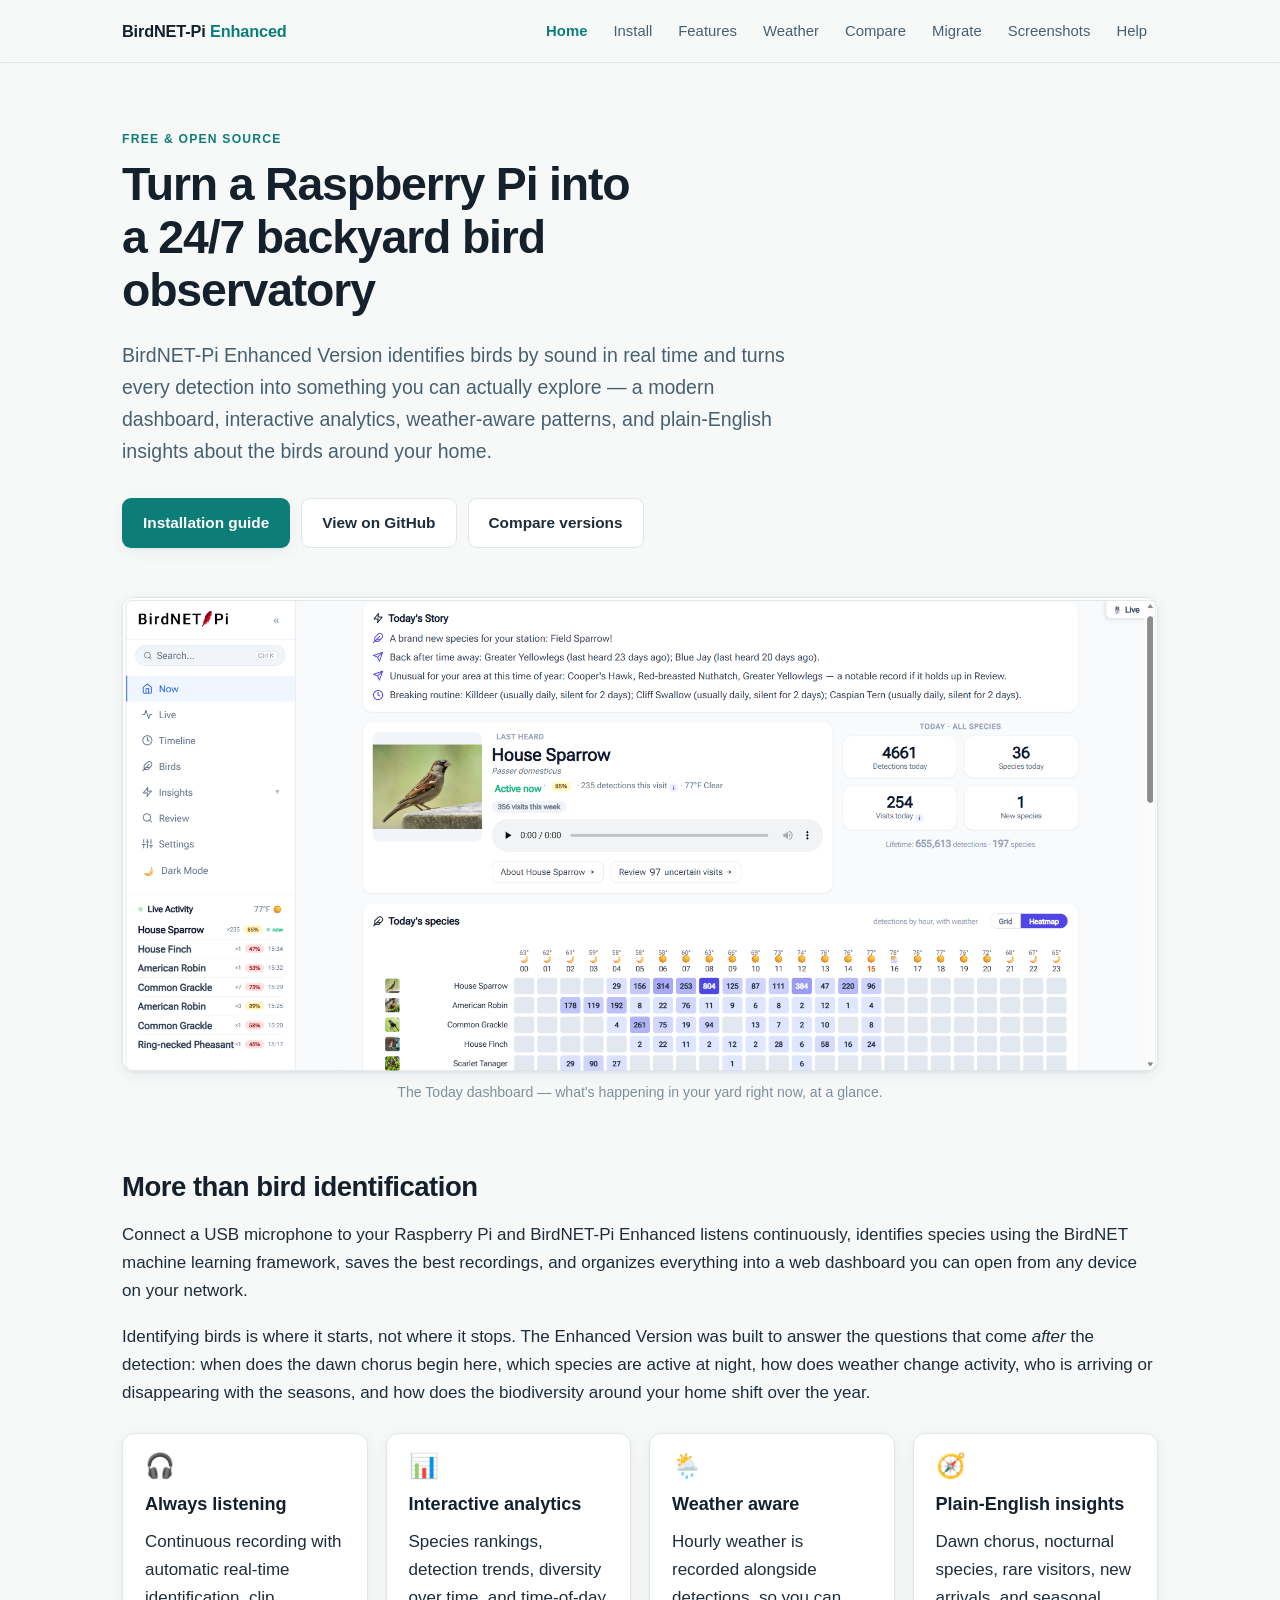
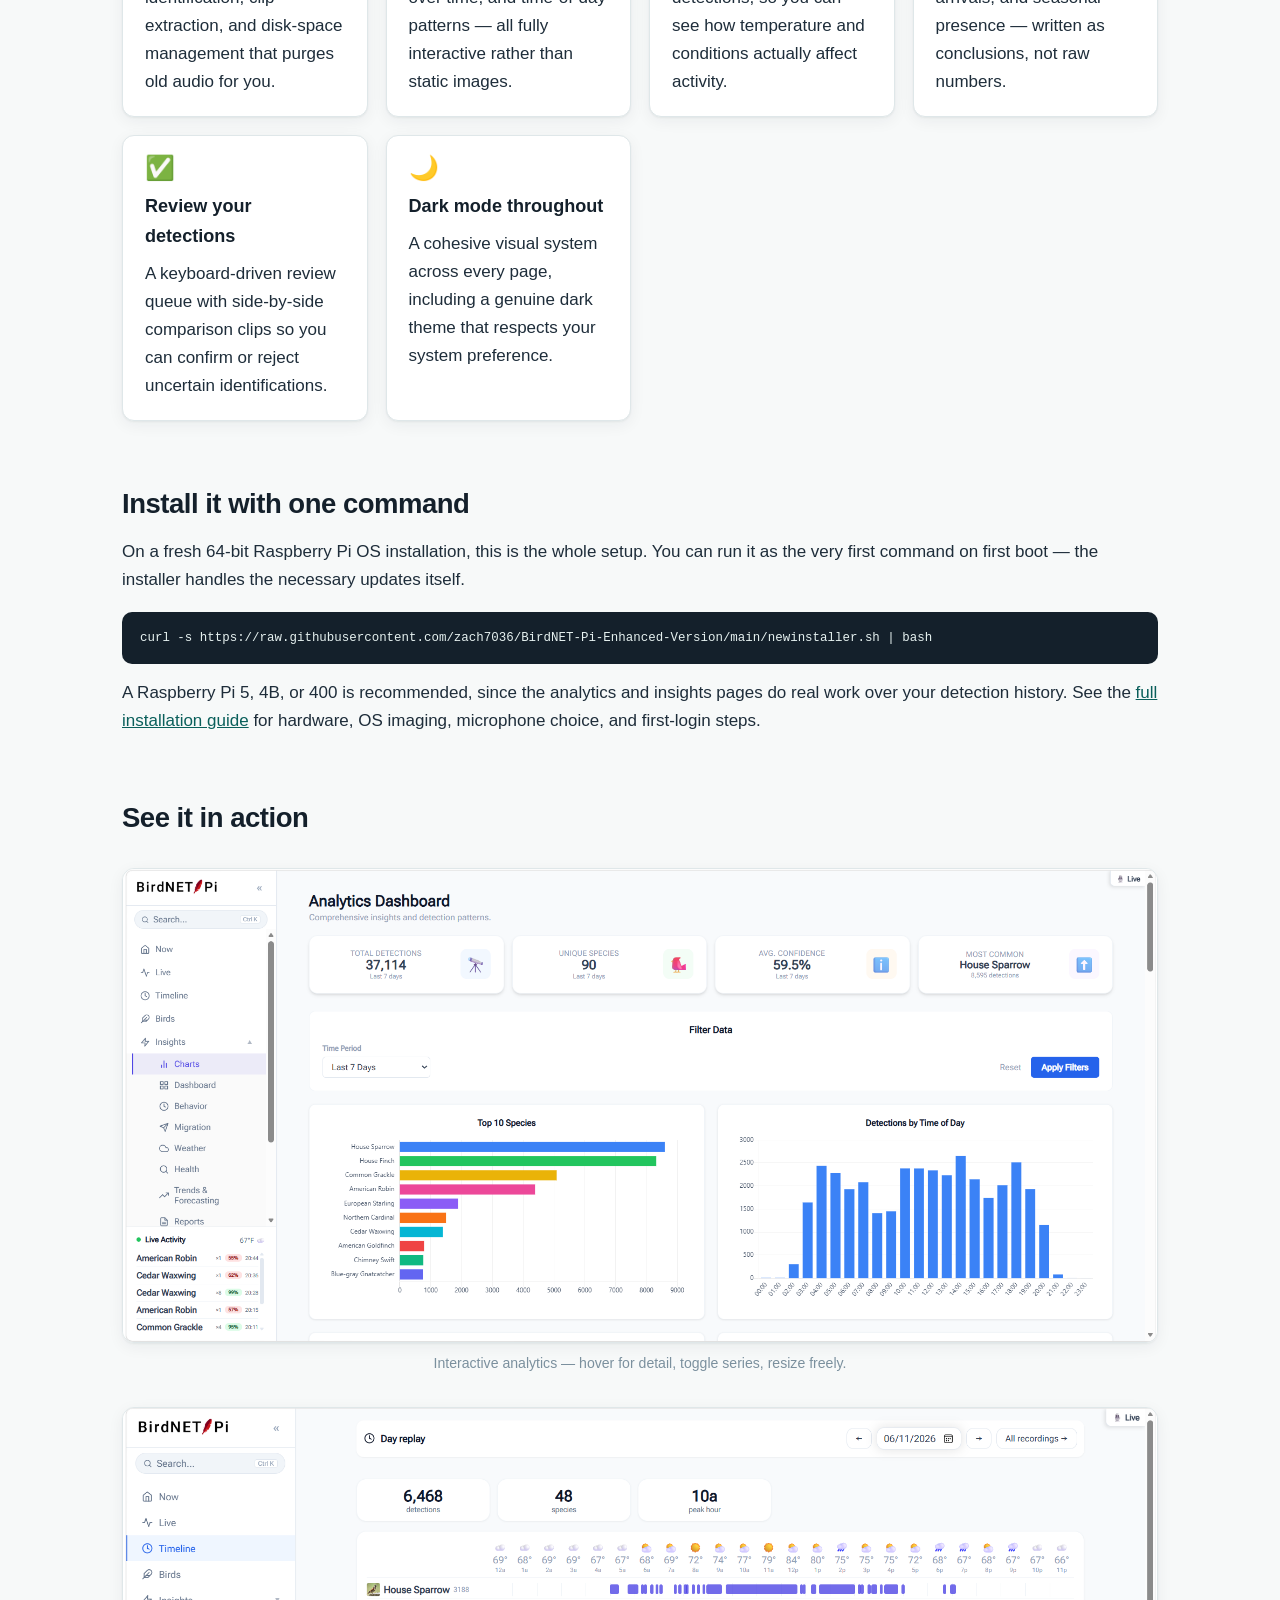
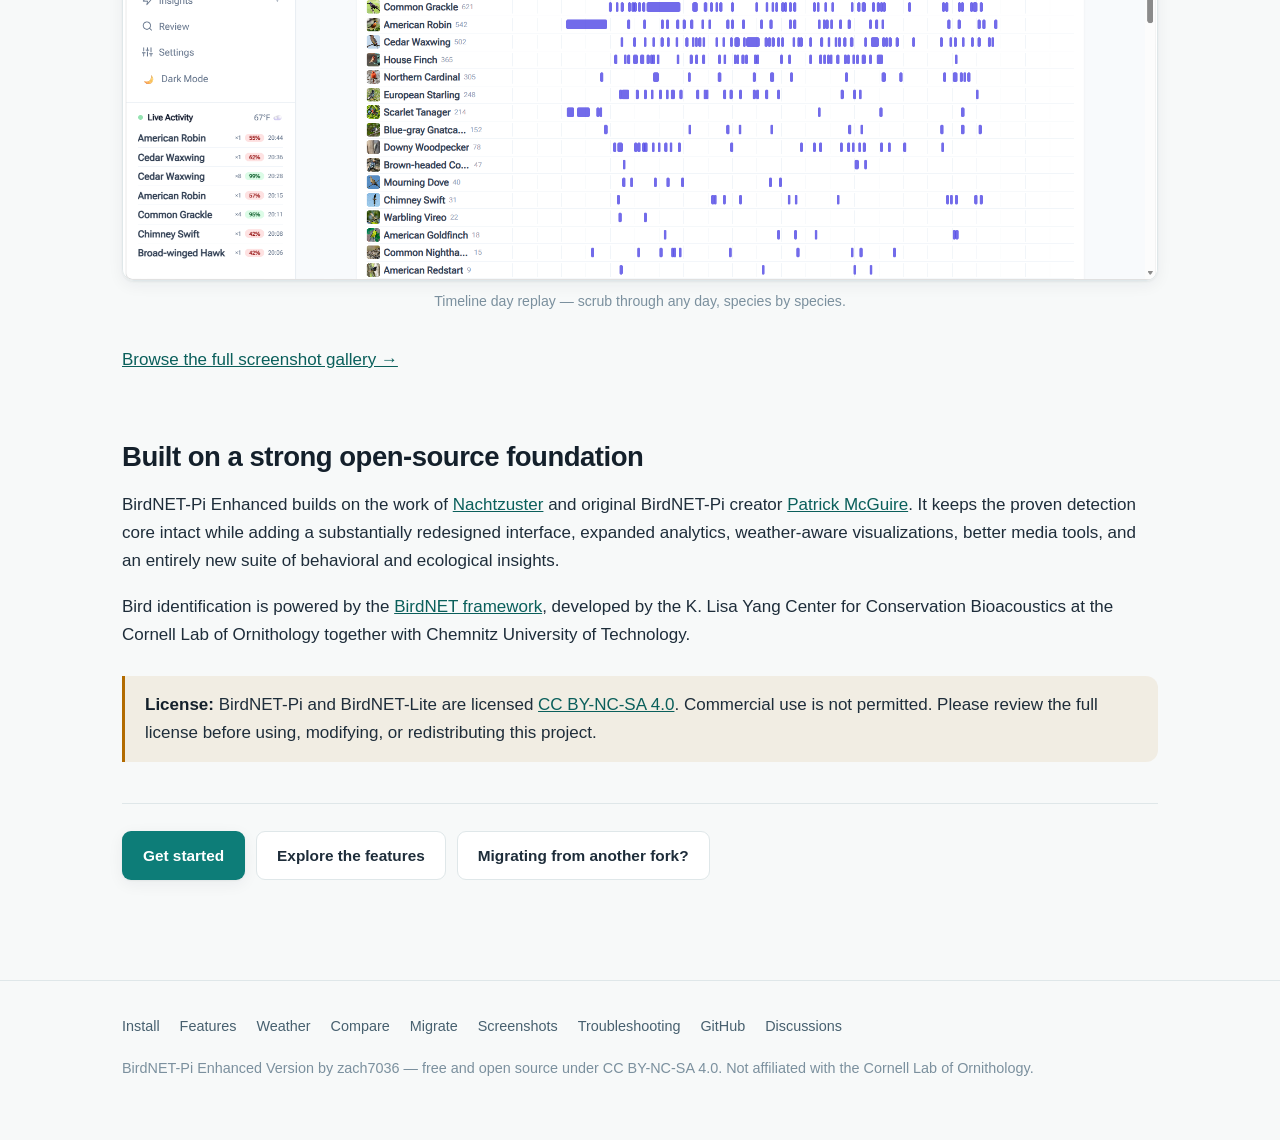
==== index.html @ ce1d38c7 "Site for BirdNET-Pi Enhanced Version Eight static pages targeting the long-tail queries the project " ====
<!DOCTYPE html>
<html lang="en">
<head>
<meta charset="utf-8">
<meta name="viewport" content="width=device-width, initial-scale=1">
<title>BirdNET-Pi Enhanced Version — Modern Bird Sound Identification for Raspberry Pi</title>
<meta name="description" content="BirdNET-Pi Enhanced by zach7036 is a modern, actively maintained Raspberry Pi bird monitoring platform: real-time birdsong identification, a redesigned dashboard, interactive analytics, live spectrogram, weather integration, and plain-English behavioral insights.">
<link rel="canonical" href="https://zach7036.github.io/">
<meta name="author" content="zach7036">
<meta property="og:type" content="website">
<meta property="og:site_name" content="BirdNET-Pi Enhanced Version">
<meta property="og:title" content="BirdNET-Pi Enhanced Version — Modern Bird Sound Identification for Raspberry Pi">
<meta property="og:description" content="Turn a Raspberry Pi into a 24/7 backyard bird observatory. Real-time birdsong ID, a modern dashboard, analytics, weather integration, and behavioral insights.">
<meta property="og:url" content="https://zach7036.github.io/">
<meta property="og:image" content="https://zach7036.github.io/assets/img/birdnet-pi-enhanced-dashboard.png">
<meta name="twitter:card" content="summary_large_image">
<meta name="twitter:title" content="BirdNET-Pi Enhanced Version — Modern Bird Sound Identification for Raspberry Pi">
<meta name="twitter:description" content="Turn a Raspberry Pi into a 24/7 backyard bird observatory. Real-time birdsong ID, a modern dashboard, analytics, weather integration, and behavioral insights.">
<meta name="twitter:image" content="https://zach7036.github.io/assets/img/birdnet-pi-enhanced-dashboard.png">
<link rel="stylesheet" href="assets/style.css">
<script type="application/ld+json">
{
  "@context": "https://schema.org",
  "@type": "SoftwareApplication",
  "name": "BirdNET-Pi Enhanced Version",
  "alternateName": "BirdNET-Pi Enhanced",
  "applicationCategory": "MultimediaApplication",
  "applicationSubCategory": "Acoustic bird monitoring",
  "operatingSystem": "Raspberry Pi OS (64-bit), Debian",
  "url": "https://zach7036.github.io/",
  "downloadUrl": "https://github.com/zach7036/BirdNET-Pi-Enhanced-Version",
  "codeRepository": "https://github.com/zach7036/BirdNET-Pi-Enhanced-Version",
  "license": "https://creativecommons.org/licenses/by-nc-sa/4.0/",
  "author": { "@type": "Person", "name": "zach7036" },
  "offers": { "@type": "Offer", "price": "0", "priceCurrency": "USD" },
  "description": "A modern, actively maintained version of BirdNET-Pi for the Raspberry Pi, adding a redesigned interface, interactive analytics, weather integration, eBird export tools, a detection review queue, and plain-English behavioral insights.",
  "featureList": [
    "Real-time birdsong identification with BirdNET",
    "Modern responsive dashboard",
    "Interactive analytics and charts",
    "Live audio stream and spectrogram",
    "Weather-aware activity analysis",
    "Behavioral insights and seasonality reports",
    "Detection review queue",
    "eBird checklist export",
    "BirdWeather integration",
    "Dark mode"
  ]
}
</script>
</head>
<body>
<a class="skip-link" href="#main">Skip to content</a>
<header class="site-header">
  <div class="wrap">
    <a class="brand" href="/">BirdNET-Pi <span>Enhanced</span></a>
    <nav class="site-nav" aria-label="Main">
      <a href="index.html" aria-current="page">Home</a>
      <a href="install.html">Install</a>
      <a href="features.html">Features</a>
      <a href="weather.html">Weather</a>
      <a href="compare.html">Compare</a>
      <a href="migrate.html">Migrate</a>
      <a href="screenshots.html">Screenshots</a>
      <a href="troubleshooting.html">Help</a>
    </nav>
  </div>
</header>

<main id="main">
<div class="wrap">

  <section class="hero">
    <p class="kicker">Free &amp; open source</p>
    <h1>Turn a Raspberry Pi into a 24/7 backyard bird observatory</h1>
    <p class="lead">
      BirdNET-Pi Enhanced Version identifies birds by sound in real time and turns every
      detection into something you can actually explore — a modern dashboard, interactive
      analytics, weather-aware patterns, and plain-English insights about the birds around
      your home.
    </p>
    <div class="cta-row">
      <a class="btn btn-primary" href="install.html">Installation guide</a>
      <a class="btn btn-ghost" href="https://github.com/zach7036/BirdNET-Pi-Enhanced-Version">View on GitHub</a>
      <a class="btn btn-ghost" href="compare.html">Compare versions</a>
    </div>
  </section>

  <figure>
    <img src="assets/img/birdnet-pi-enhanced-dashboard.png"
         alt="BirdNET-Pi Enhanced Version dashboard showing Today's Story, the last heard bird with a photo, detection totals, and an hourly species heatmap"
         width="1600" height="900" loading="eager">
    <figcaption>The Today dashboard — what's happening in your yard right now, at a glance.</figcaption>
  </figure>

  <h2>More than bird identification</h2>
  <p>
    Connect a USB microphone to your Raspberry Pi and BirdNET-Pi Enhanced listens continuously,
    identifies species using the BirdNET machine learning framework, saves the best recordings,
    and organizes everything into a web dashboard you can open from any device on your network.
  </p>
  <p>
    Identifying birds is where it starts, not where it stops. The Enhanced Version was built to
    answer the questions that come <em>after</em> the detection: when does the dawn chorus begin
    here, which species are active at night, how does weather change activity, who is arriving
    or disappearing with the seasons, and how does the biodiversity around your home shift over
    the year.
  </p>

  <div class="grid grid-3">
    <div class="card">
      <span class="card-icon" aria-hidden="true">🎧</span>
      <h3>Always listening</h3>
      <p>Continuous recording with automatic real-time identification, clip extraction, and disk-space management that purges old audio for you.</p>
    </div>
    <div class="card">
      <span class="card-icon" aria-hidden="true">📊</span>
      <h3>Interactive analytics</h3>
      <p>Species rankings, detection trends, diversity over time, and time-of-day patterns — all fully interactive rather than static images.</p>
    </div>
    <div class="card">
      <span class="card-icon" aria-hidden="true">🌦️</span>
      <h3>Weather aware</h3>
      <p>Hourly weather is recorded alongside detections, so you can see how temperature and conditions actually affect activity.</p>
    </div>
    <div class="card">
      <span class="card-icon" aria-hidden="true">🧭</span>
      <h3>Plain-English insights</h3>
      <p>Dawn chorus, nocturnal species, rare visitors, new arrivals, and seasonal presence — written as conclusions, not raw numbers.</p>
    </div>
    <div class="card">
      <span class="card-icon" aria-hidden="true">✅</span>
      <h3>Review your detections</h3>
      <p>A keyboard-driven review queue with side-by-side comparison clips so you can confirm or reject uncertain identifications.</p>
    </div>
    <div class="card">
      <span class="card-icon" aria-hidden="true">🌙</span>
      <h3>Dark mode throughout</h3>
      <p>A cohesive visual system across every page, including a genuine dark theme that respects your system preference.</p>
    </div>
  </div>

  <h2>Install it with one command</h2>
  <p>
    On a fresh 64-bit Raspberry Pi OS installation, this is the whole setup. You can run it as
    the very first command on first boot — the installer handles the necessary updates itself.
  </p>
  <pre><code>curl -s https://raw.githubusercontent.com/zach7036/BirdNET-Pi-Enhanced-Version/main/newinstaller.sh | bash</code></pre>
  <p>
    A Raspberry Pi 5, 4B, or 400 is recommended, since the analytics and insights pages do real
    work over your detection history. See the
    <a href="install.html">full installation guide</a> for hardware, OS imaging, microphone
    choice, and first-login steps.
  </p>

  <h2>See it in action</h2>

  <figure>
    <img src="assets/img/birdnet-pi-analytics-dashboard.png"
         alt="BirdNET-Pi Enhanced analytics dashboard with interactive charts for top species, detections by time of day, and detection trends"
         width="1600" height="900" loading="lazy">
    <figcaption>Interactive analytics — hover for detail, toggle series, resize freely.</figcaption>
  </figure>

  <figure>
    <img src="assets/img/birdnet-pi-timeline-day-replay.png"
         alt="BirdNET-Pi Enhanced timeline day replay showing species lanes with visit blocks across 24 hours and a weather strip"
         width="1600" height="900" loading="lazy">
    <figcaption>Timeline day replay — scrub through any day, species by species.</figcaption>
  </figure>

  <p><a href="screenshots.html">Browse the full screenshot gallery →</a></p>

  <h2>Built on a strong open-source foundation</h2>
  <p>
    BirdNET-Pi Enhanced builds on the work of
    <a href="https://github.com/Nachtzuster/BirdNET-Pi">Nachtzuster</a> and original BirdNET-Pi
    creator <a href="https://github.com/mcguirepr89/BirdNET-Pi">Patrick McGuire</a>. It keeps the
    proven detection core intact while adding a substantially redesigned interface, expanded
    analytics, weather-aware visualizations, better media tools, and an entirely new suite of
    behavioral and ecological insights.
  </p>
  <p>
    Bird identification is powered by the
    <a href="https://github.com/kahst/BirdNET-Analyzer">BirdNET framework</a>, developed by the
    K. Lisa Yang Center for Conservation Bioacoustics at the Cornell Lab of Ornithology together
    with Chemnitz University of Technology.
  </p>

  <div class="note warn">
    <p>
      <strong>License:</strong> BirdNET-Pi and BirdNET-Lite are licensed
      <a href="https://creativecommons.org/licenses/by-nc-sa/4.0/">CC BY-NC-SA 4.0</a>.
      Commercial use is not permitted. Please review the full license before using, modifying,
      or redistributing this project.
    </p>
  </div>

  <div class="next-steps">
    <a class="btn btn-primary" href="install.html">Get started</a>
    <a class="btn btn-ghost" href="features.html">Explore the features</a>
    <a class="btn btn-ghost" href="migrate.html">Migrating from another fork?</a>
  </div>

</div>
</main>

<footer class="site-footer">
  <div class="wrap">
    <div class="footer-links">
      <a href="install.html">Install</a>
      <a href="features.html">Features</a>
      <a href="weather.html">Weather</a>
      <a href="compare.html">Compare</a>
      <a href="migrate.html">Migrate</a>
      <a href="screenshots.html">Screenshots</a>
      <a href="troubleshooting.html">Troubleshooting</a>
      <a href="https://github.com/zach7036/BirdNET-Pi-Enhanced-Version">GitHub</a>
      <a href="https://github.com/zach7036/BirdNET-Pi-Enhanced-Version/discussions">Discussions</a>
    </div>
    <p>
      BirdNET-Pi Enhanced Version by zach7036 — free and open source under CC BY-NC-SA 4.0.
      Not affiliated with the Cornell Lab of Ornithology.
    </p>
  </div>
</footer>
</body>
</html>
---- assets/style.css ----
/* BirdNET-Pi Enhanced — site styles
   Palette echoes the app itself: teal accent, slate text, off-white ground. */

:root {
  --teal: #0d7d78;
  --teal-bright: #14a09a;
  --teal-dark: #0a5f5b;
  --slate-900: #14202b;
  --slate-800: #1e2d3a;
  --slate-600: #47606f;
  --slate-400: #7b909e;
  --ground: #f7f9f9;
  --card: #ffffff;
  --line: #dfe7e9;
  --code-bg: #14202b;
  --code-fg: #e6f1f0;
  --amber: #b26b00;
  --radius: 12px;
  --shadow: 0 1px 2px rgba(20, 32, 43, .05), 0 4px 16px rgba(20, 32, 43, .06);
  --wrap: 1080px;
}

@media (prefers-color-scheme: dark) {
  :root {
    --teal: #3fb8b1;
    --teal-bright: #55d0c8;
    --teal-dark: #2a9a94;
    --slate-900: #e8eef1;
    --slate-800: #d2dde3;
    --slate-600: #9fb2bd;
    --slate-400: #6f8794;
    --ground: #0f171e;
    --card: #17222c;
    --line: #26343f;
    --code-bg: #0a1117;
    --code-fg: #d7e6e4;
    --amber: #e2a33c;
    --shadow: 0 1px 2px rgba(0, 0, 0, .3), 0 4px 16px rgba(0, 0, 0, .25);
  }
}

* { box-sizing: border-box; }

html { scroll-behavior: smooth; }

body {
  margin: 0;
  font-family: -apple-system, BlinkMacSystemFont, "Segoe UI", Roboto, "Helvetica Neue", Arial, sans-serif;
  font-size: 17px;
  line-height: 1.65;
  color: var(--slate-800);
  background: var(--ground);
  -webkit-font-smoothing: antialiased;
}

.wrap { max-width: var(--wrap); margin: 0 auto; padding: 0 22px; }

/* ---------- header / nav ---------- */

.site-header {
  position: sticky;
  top: 0;
  z-index: 50;
  background: color-mix(in srgb, var(--ground) 88%, transparent);
  backdrop-filter: saturate(1.6) blur(10px);
  border-bottom: 1px solid var(--line);
}

.site-header .wrap {
  display: flex;
  align-items: center;
  gap: 20px;
  min-height: 62px;
  flex-wrap: wrap;
}

.brand {
  font-weight: 700;
  font-size: 1.02rem;
  color: var(--slate-900);
  text-decoration: none;
  letter-spacing: -.01em;
  white-space: nowrap;
}
.brand span { color: var(--teal); }

.site-nav { display: flex; gap: 4px; flex-wrap: wrap; margin-left: auto; }
.site-nav a {
  color: var(--slate-600);
  text-decoration: none;
  font-size: .93rem;
  padding: 6px 11px;
  border-radius: 8px;
  white-space: nowrap;
}
.site-nav a:hover { color: var(--teal); background: color-mix(in srgb, var(--teal) 9%, transparent); }
.site-nav a[aria-current="page"] { color: var(--teal); font-weight: 600; }

/* ---------- typography ---------- */

h1 {
  font-size: clamp(2rem, 4.6vw, 2.9rem);
  line-height: 1.15;
  letter-spacing: -.025em;
  color: var(--slate-900);
  margin: 0 0 .45em;
}

h2 {
  font-size: clamp(1.35rem, 2.6vw, 1.72rem);
  line-height: 1.25;
  letter-spacing: -.018em;
  color: var(--slate-900);
  margin: 2.4em 0 .6em;
}

h3 {
  font-size: 1.13rem;
  color: var(--slate-900);
  margin: 1.9em 0 .45em;
}

p { margin: 0 0 1.05em; }

a { color: var(--teal-dark); }
@media (prefers-color-scheme: dark) { a { color: var(--teal-bright); } }

.lead {
  font-size: clamp(1.06rem, 2vw, 1.22rem);
  color: var(--slate-600);
  max-width: 62ch;
  margin-bottom: 1.6em;
}

.kicker {
  text-transform: uppercase;
  letter-spacing: .1em;
  font-size: .76rem;
  font-weight: 700;
  color: var(--teal);
  margin: 0 0 .7em;
}

main { padding: 46px 0 40px; }

/* ---------- hero ---------- */

.hero { padding: 20px 0 8px; }
.hero h1 { max-width: 20ch; }

.cta-row { display: flex; flex-wrap: wrap; gap: 11px; margin: 1.7em 0 .5em; }

.btn {
  display: inline-block;
  padding: 11px 20px;
  border-radius: 9px;
  font-weight: 600;
  font-size: .96rem;
  text-decoration: none;
  border: 1px solid transparent;
  transition: transform .12s ease, box-shadow .12s ease;
}
.btn:hover { transform: translateY(-1px); }
.btn-primary { background: var(--teal); color: #fff; box-shadow: var(--shadow); }
.btn-primary:hover { background: var(--teal-dark); }
@media (prefers-color-scheme: dark) { .btn-primary { color: #06221f; } }
.btn-ghost { border-color: var(--line); color: var(--slate-800); background: var(--card); }
.btn-ghost:hover { border-color: var(--teal); color: var(--teal); }

/* ---------- cards & grids ---------- */

.grid { display: grid; gap: 18px; margin: 1.5em 0; }
.grid-2 { grid-template-columns: repeat(auto-fit, minmax(280px, 1fr)); }
.grid-3 { grid-template-columns: repeat(auto-fit, minmax(232px, 1fr)); }

.card {
  background: var(--card);
  border: 1px solid var(--line);
  border-radius: var(--radius);
  padding: 20px 22px;
  box-shadow: var(--shadow);
}
.card h3 { margin-top: 0; }
.card p:last-child { margin-bottom: 0; }
.card-icon { font-size: 1.5rem; line-height: 1; display: block; margin-bottom: .5em; }

/* ---------- callouts ---------- */

.note {
  border-left: 3px solid var(--teal);
  background: color-mix(in srgb, var(--teal) 7%, transparent);
  border-radius: 0 var(--radius) var(--radius) 0;
  padding: 15px 20px;
  margin: 1.6em 0;
}
.note.warn { border-left-color: var(--amber); background: color-mix(in srgb, var(--amber) 9%, transparent); }
.note p:last-child { margin-bottom: 0; }
.note strong { color: var(--slate-900); }

/* ---------- code ---------- */

pre {
  background: var(--code-bg);
  color: var(--code-fg);
  padding: 15px 18px;
  border-radius: 10px;
  overflow-x: auto;
  font-size: .875rem;
  line-height: 1.55;
  margin: 1.1em 0;
}
code {
  font-family: ui-monospace, SFMono-Regular, "SF Mono", Menlo, Consolas, monospace;
  font-size: .89em;
}
p code, li code, td code {
  background: color-mix(in srgb, var(--teal) 11%, transparent);
  color: var(--teal-dark);
  padding: .12em .4em;
  border-radius: 5px;
}
@media (prefers-color-scheme: dark) { p code, li code, td code { color: var(--teal-bright); } }
pre code { background: none; color: inherit; padding: 0; }

/* ---------- images ---------- */

figure { margin: 1.9em 0; }
figure img, .shot img {
  width: 100%;
  height: auto;
  display: block;
  border-radius: var(--radius);
  border: 1px solid var(--line);
  box-shadow: var(--shadow);
}
figcaption {
  font-size: .88rem;
  color: var(--slate-400);
  margin-top: .65em;
  text-align: center;
}

/* ---------- tables ---------- */

.table-scroll { overflow-x: auto; margin: 1.5em 0; -webkit-overflow-scrolling: touch; }
table { border-collapse: collapse; width: 100%; min-width: 520px; font-size: .95rem; }
th, td { text-align: left; padding: 11px 14px; border-bottom: 1px solid var(--line); vertical-align: top; }
th { color: var(--slate-900); font-weight: 650; background: color-mix(in srgb, var(--teal) 6%, transparent); }
td.yes { color: var(--teal); font-weight: 600; }
td.no { color: var(--slate-400); }

/* ---------- lists ---------- */

ul, ol { padding-left: 1.3em; margin: 0 0 1.1em; }
li { margin-bottom: .42em; }
ul.plain { list-style: none; padding-left: 0; }
ul.plain li { padding-left: 1.6em; position: relative; }
ul.plain li::before {
  content: "\2713";
  position: absolute;
  left: 0;
  color: var(--teal);
  font-weight: 700;
}

/* ---------- FAQ ---------- */

details {
  background: var(--card);
  border: 1px solid var(--line);
  border-radius: var(--radius);
  padding: 14px 20px;
  margin-bottom: 11px;
  box-shadow: var(--shadow);
}
summary {
  cursor: pointer;
  font-weight: 600;
  color: var(--slate-900);
  list-style: none;
  padding-right: 22px;
  position: relative;
}
summary::-webkit-details-marker { display: none; }
summary::after {
  content: "+";
  position: absolute;
  right: 0;
  top: -2px;
  color: var(--teal);
  font-size: 1.3rem;
  line-height: 1;
}
details[open] summary::after { content: "\2013"; }
details[open] summary { margin-bottom: .7em; }
details > *:last-child { margin-bottom: 0; }

/* ---------- footer ---------- */

.site-footer {
  border-top: 1px solid var(--line);
  margin-top: 60px;
  padding: 34px 0 44px;
  color: var(--slate-400);
  font-size: .9rem;
}
.site-footer a { color: var(--slate-600); text-decoration: none; }
.site-footer a:hover { color: var(--teal); text-decoration: underline; }
.footer-links { display: flex; flex-wrap: wrap; gap: 8px 20px; margin-bottom: 18px; }

/* ---------- misc ---------- */

.next-steps {
  display: flex;
  flex-wrap: wrap;
  gap: 11px;
  margin-top: 2.4em;
  padding-top: 1.6em;
  border-top: 1px solid var(--line);
}

.skip-link {
  position: absolute;
  left: -9999px;
  background: var(--teal);
  color: #fff;
  padding: 10px 16px;
  border-radius: 0 0 8px 0;
  z-index: 100;
}
.skip-link:focus { left: 0; top: 0; }

:focus-visible { outline: 2px solid var(--teal); outline-offset: 2px; border-radius: 4px; }

@media (prefers-reduced-motion: reduce) {
  html { scroll-behavior: auto; }
  * { transition: none !important; }
  .btn:hover { transform: none; }
}

@media (max-width: 620px) {
  body { font-size: 16px; }
  .site-header .wrap { min-height: 56px; }
  .site-nav { width: 100%; margin-left: 0; padding-bottom: 8px; }
  .btn { width: 100%; text-align: center; }
}
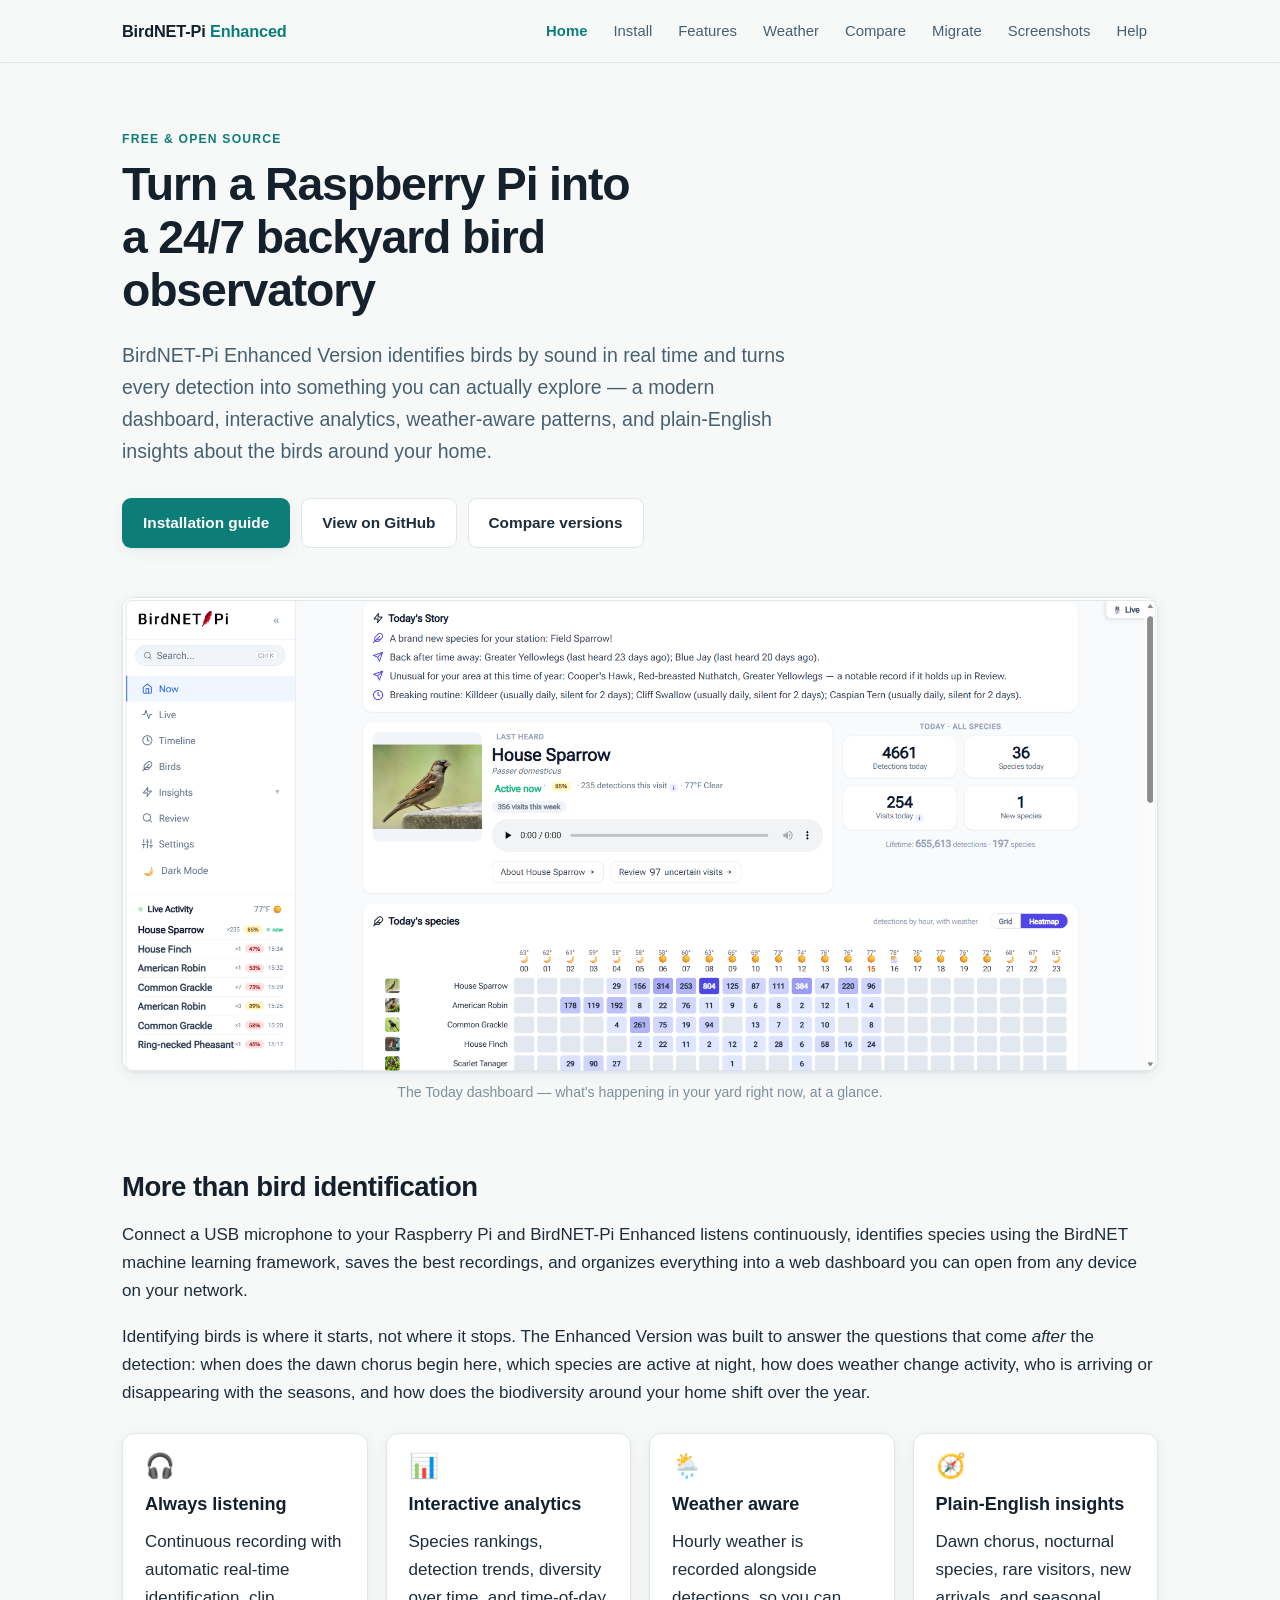
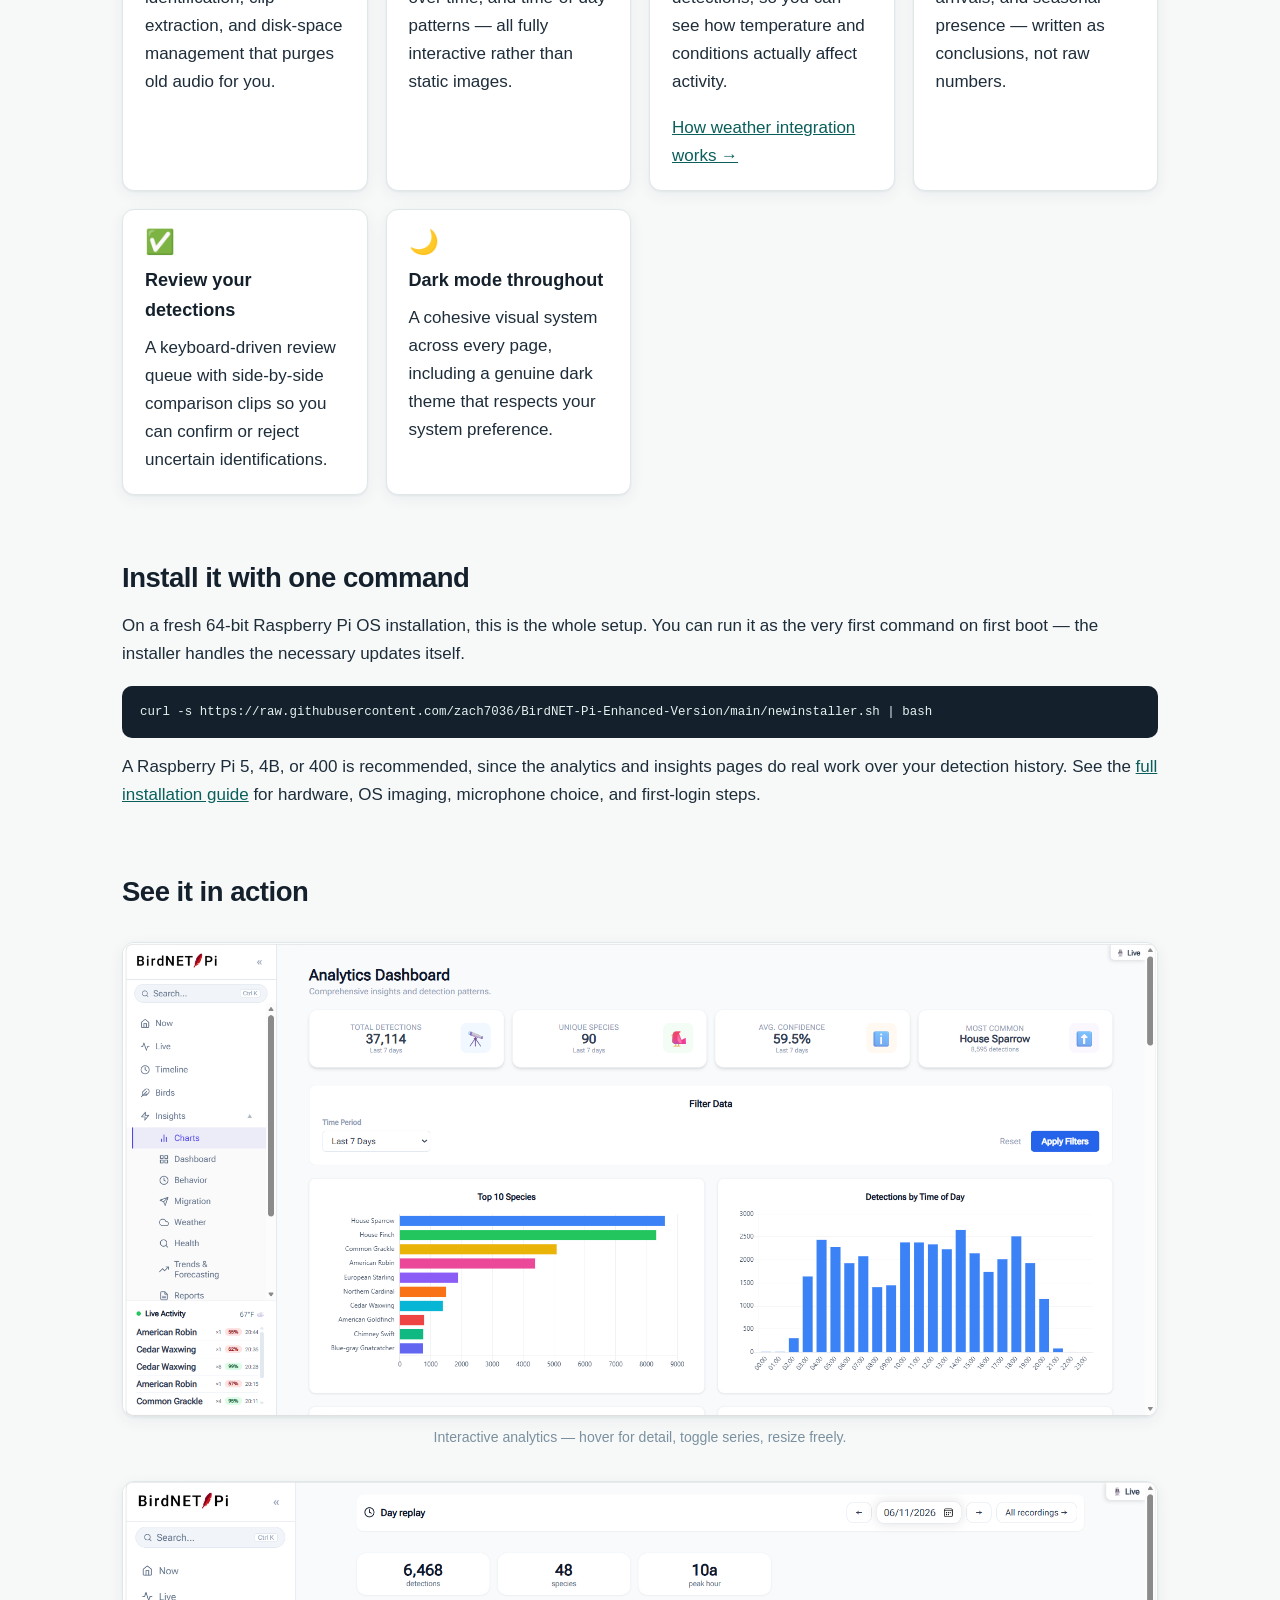
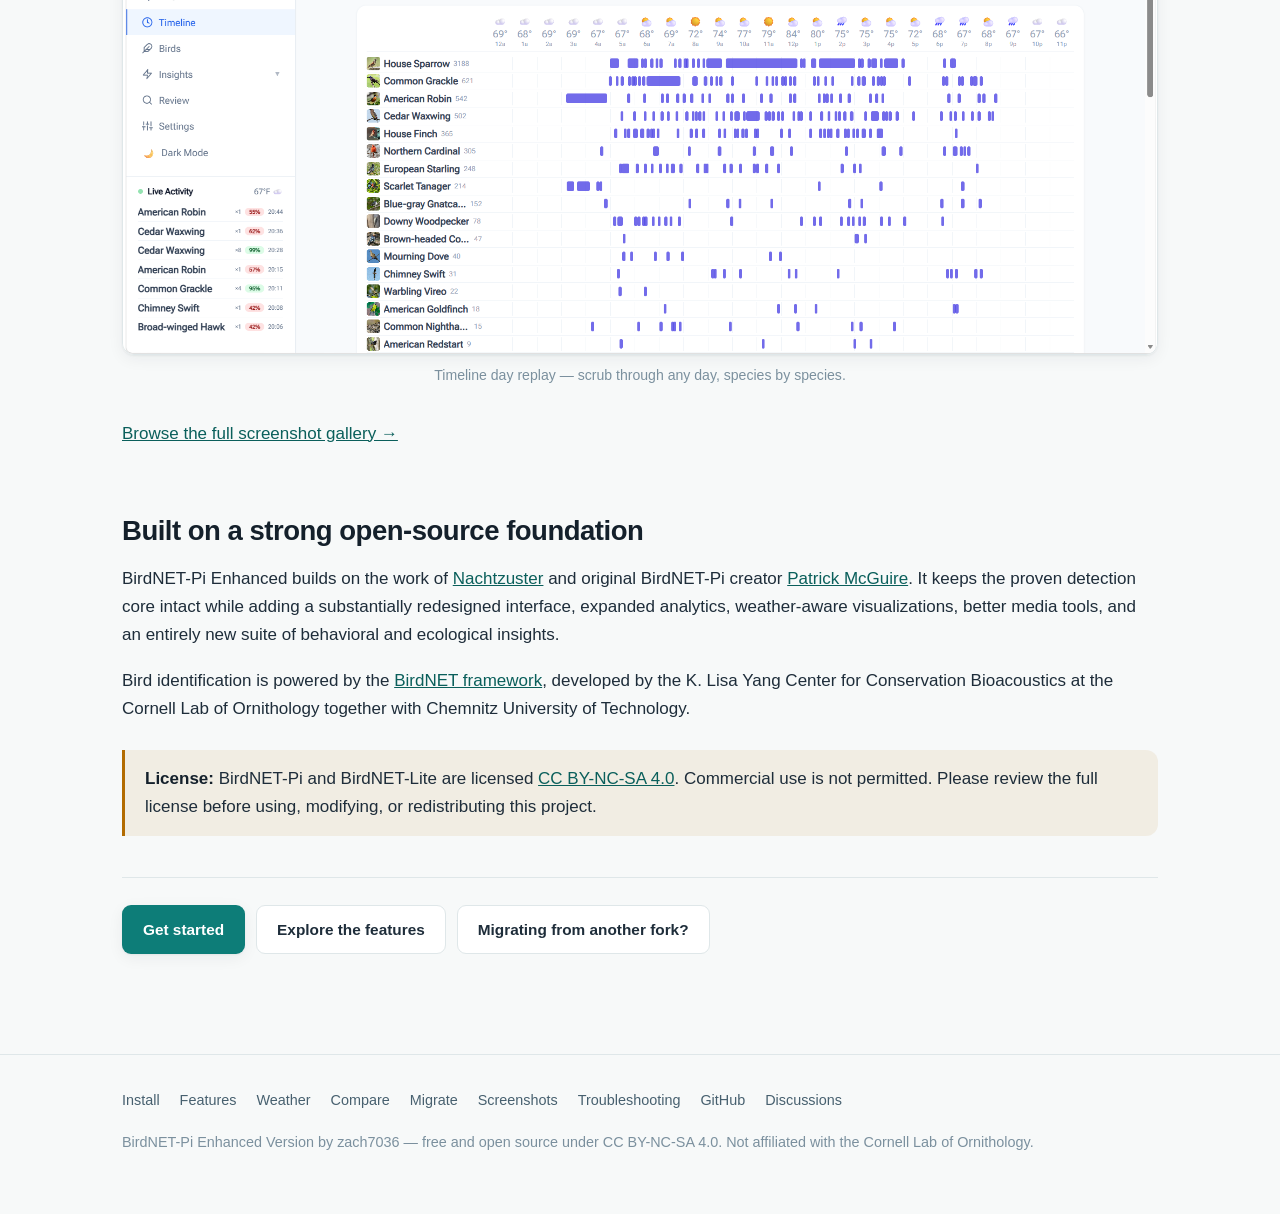
==== commit c5e1808f: "Link the homepage weather card to the weather page The Weather aware card described the feature but " ====
--- a/index.html
+++ b/index.html
@@ -122,6 +122,7 @@
       <span class="card-icon" aria-hidden="true">🌦️</span>
       <h3>Weather aware</h3>
       <p>Hourly weather is recorded alongside detections, so you can see how temperature and conditions actually affect activity.</p>
+      <p><a href="weather.html">How weather integration works &rarr;</a></p>
     </div>
     <div class="card">
       <span class="card-icon" aria-hidden="true">🧭</span>
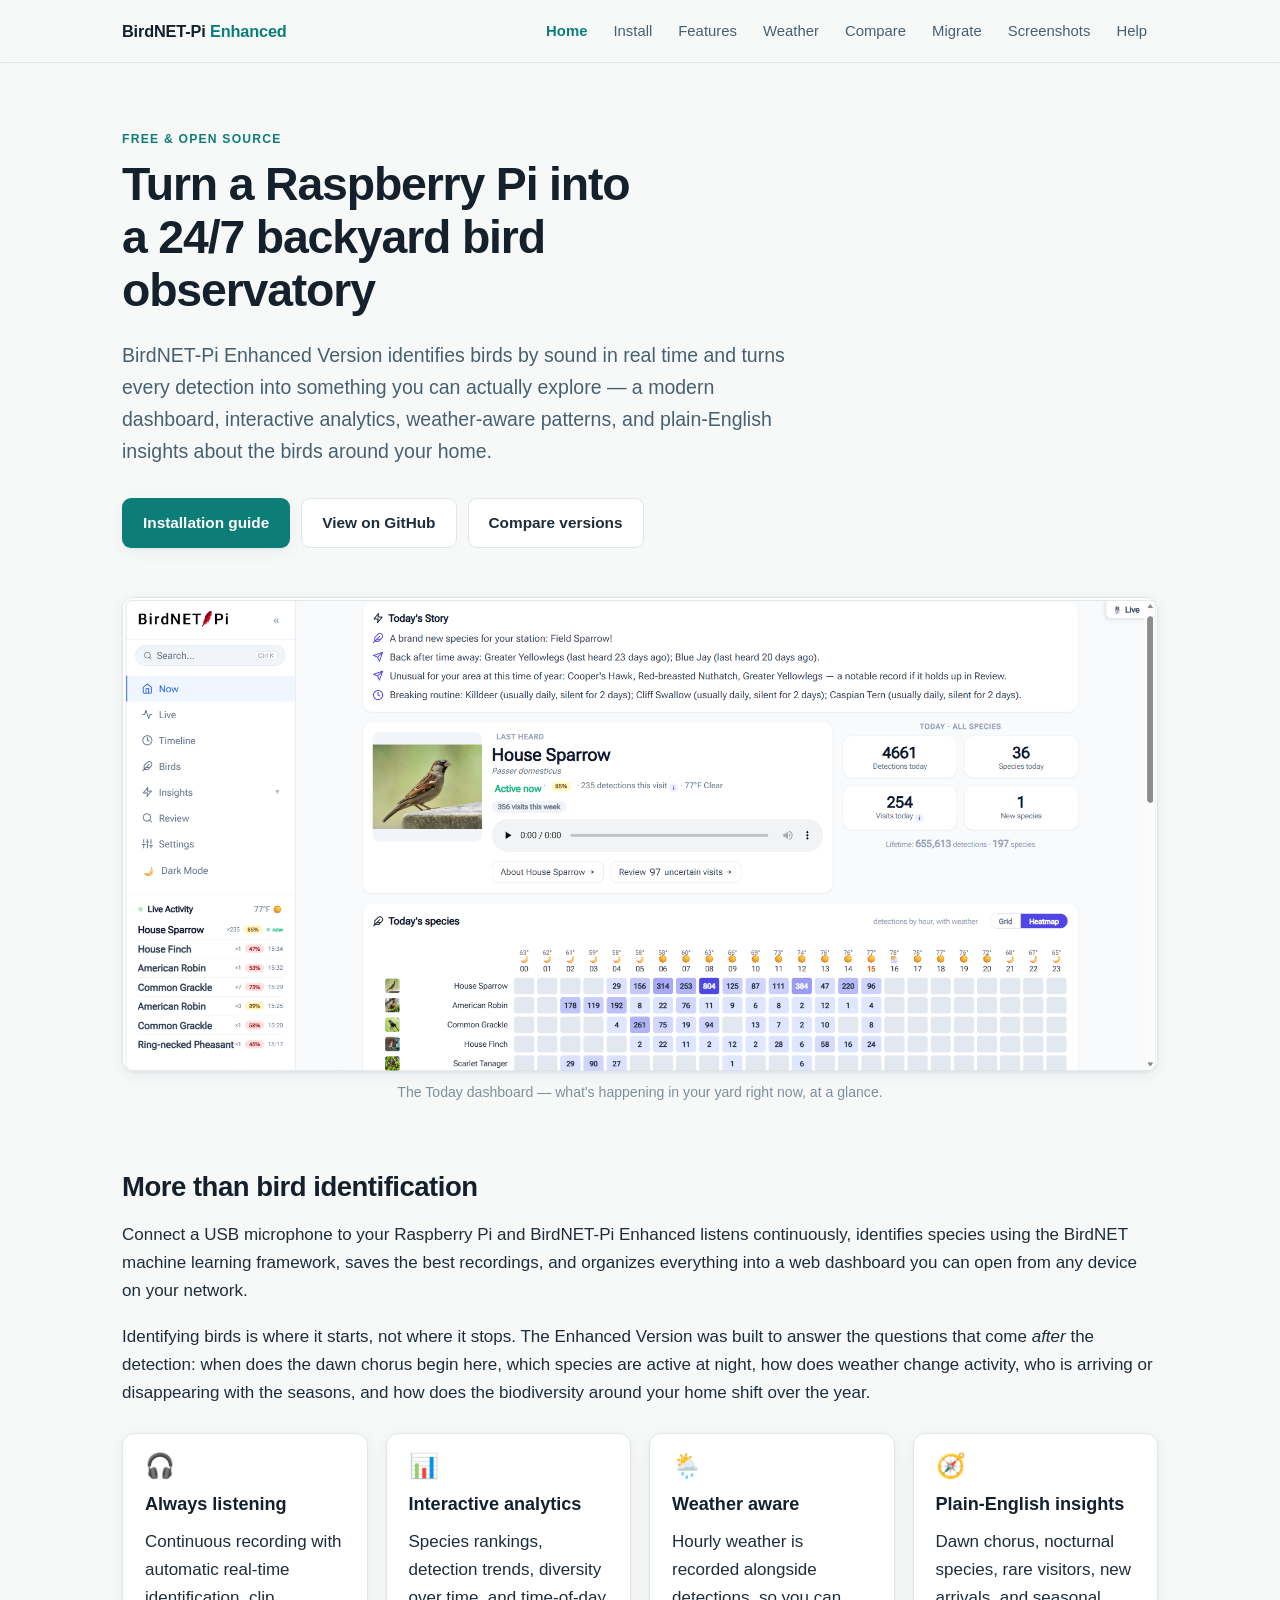
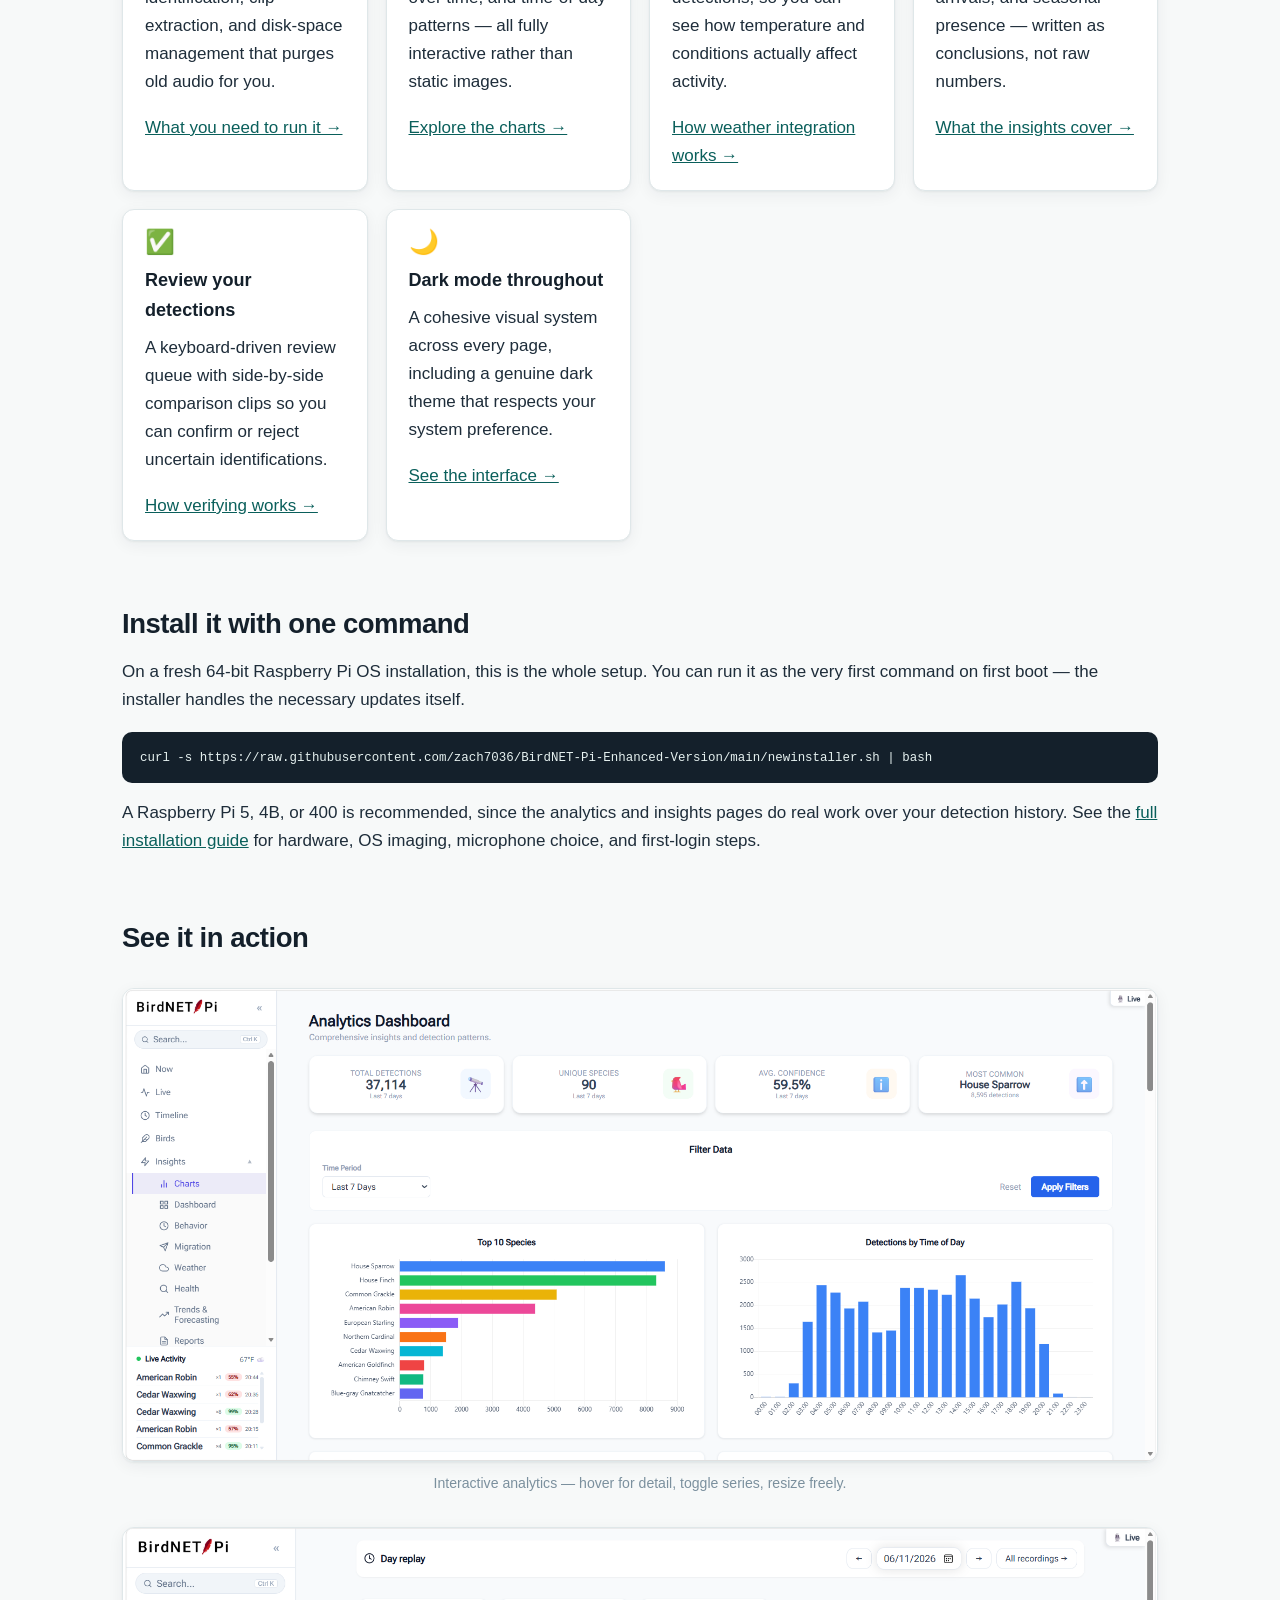
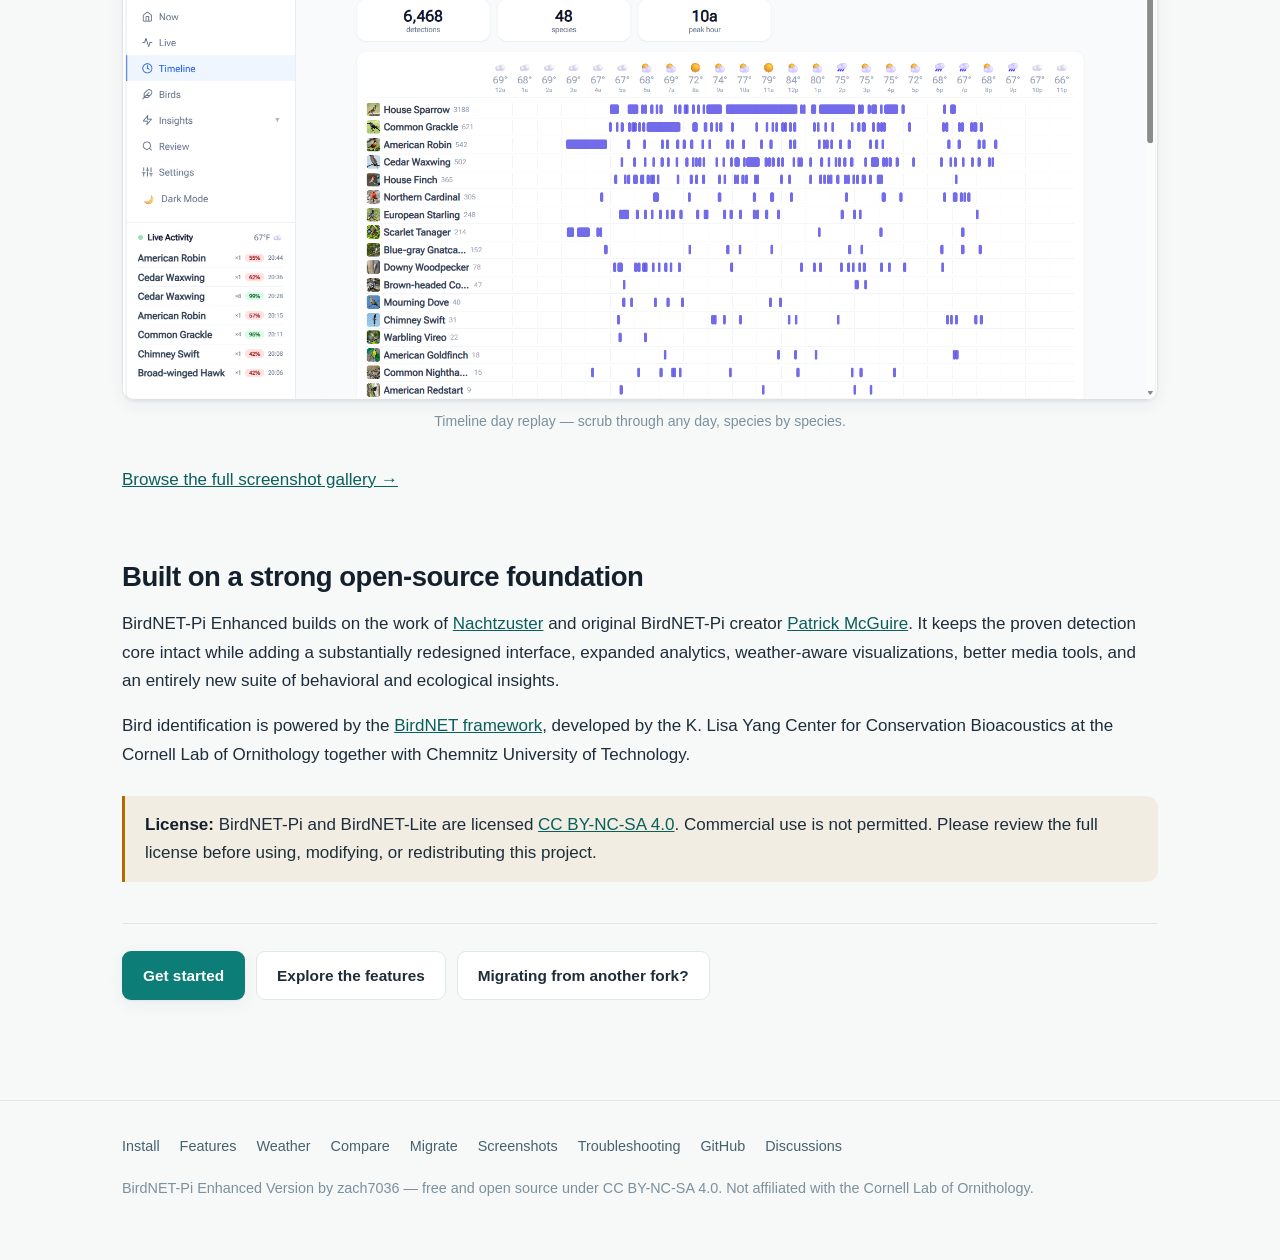
==== commit e8847a7e: "Give every homepage card a destination All six feature cards now end with a contextual link, so the " ====
--- a/index.html
+++ b/index.html
@@ -112,11 +112,13 @@
       <span class="card-icon" aria-hidden="true">🎧</span>
       <h3>Always listening</h3>
       <p>Continuous recording with automatic real-time identification, clip extraction, and disk-space management that purges old audio for you.</p>
+      <p><a href="install.html">What you need to run it &rarr;</a></p>
     </div>
     <div class="card">
       <span class="card-icon" aria-hidden="true">📊</span>
       <h3>Interactive analytics</h3>
       <p>Species rankings, detection trends, diversity over time, and time-of-day patterns — all fully interactive rather than static images.</p>
+      <p><a href="features.html#analytics">Explore the charts &rarr;</a></p>
     </div>
     <div class="card">
       <span class="card-icon" aria-hidden="true">🌦️</span>
@@ -128,16 +130,19 @@
       <span class="card-icon" aria-hidden="true">🧭</span>
       <h3>Plain-English insights</h3>
       <p>Dawn chorus, nocturnal species, rare visitors, new arrivals, and seasonal presence — written as conclusions, not raw numbers.</p>
+      <p><a href="features.html#insights">What the insights cover &rarr;</a></p>
     </div>
     <div class="card">
       <span class="card-icon" aria-hidden="true">✅</span>
       <h3>Review your detections</h3>
       <p>A keyboard-driven review queue with side-by-side comparison clips so you can confirm or reject uncertain identifications.</p>
+      <p><a href="features.html#review">How verifying works &rarr;</a></p>
     </div>
     <div class="card">
       <span class="card-icon" aria-hidden="true">🌙</span>
       <h3>Dark mode throughout</h3>
       <p>A cohesive visual system across every page, including a genuine dark theme that respects your system preference.</p>
+      <p><a href="screenshots.html">See the interface &rarr;</a></p>
     </div>
   </div>
 
--- a/assets/style.css
+++ b/assets/style.css
@@ -120,6 +120,9 @@
   margin: 1.9em 0 .45em;
 }
 
+/* Deep links land clear of the sticky header rather than under it */
+h2[id], h3[id] { scroll-margin-top: 86px; }
+
 p { margin: 0 0 1.05em; }
 
 a { color: var(--teal-dark); }
